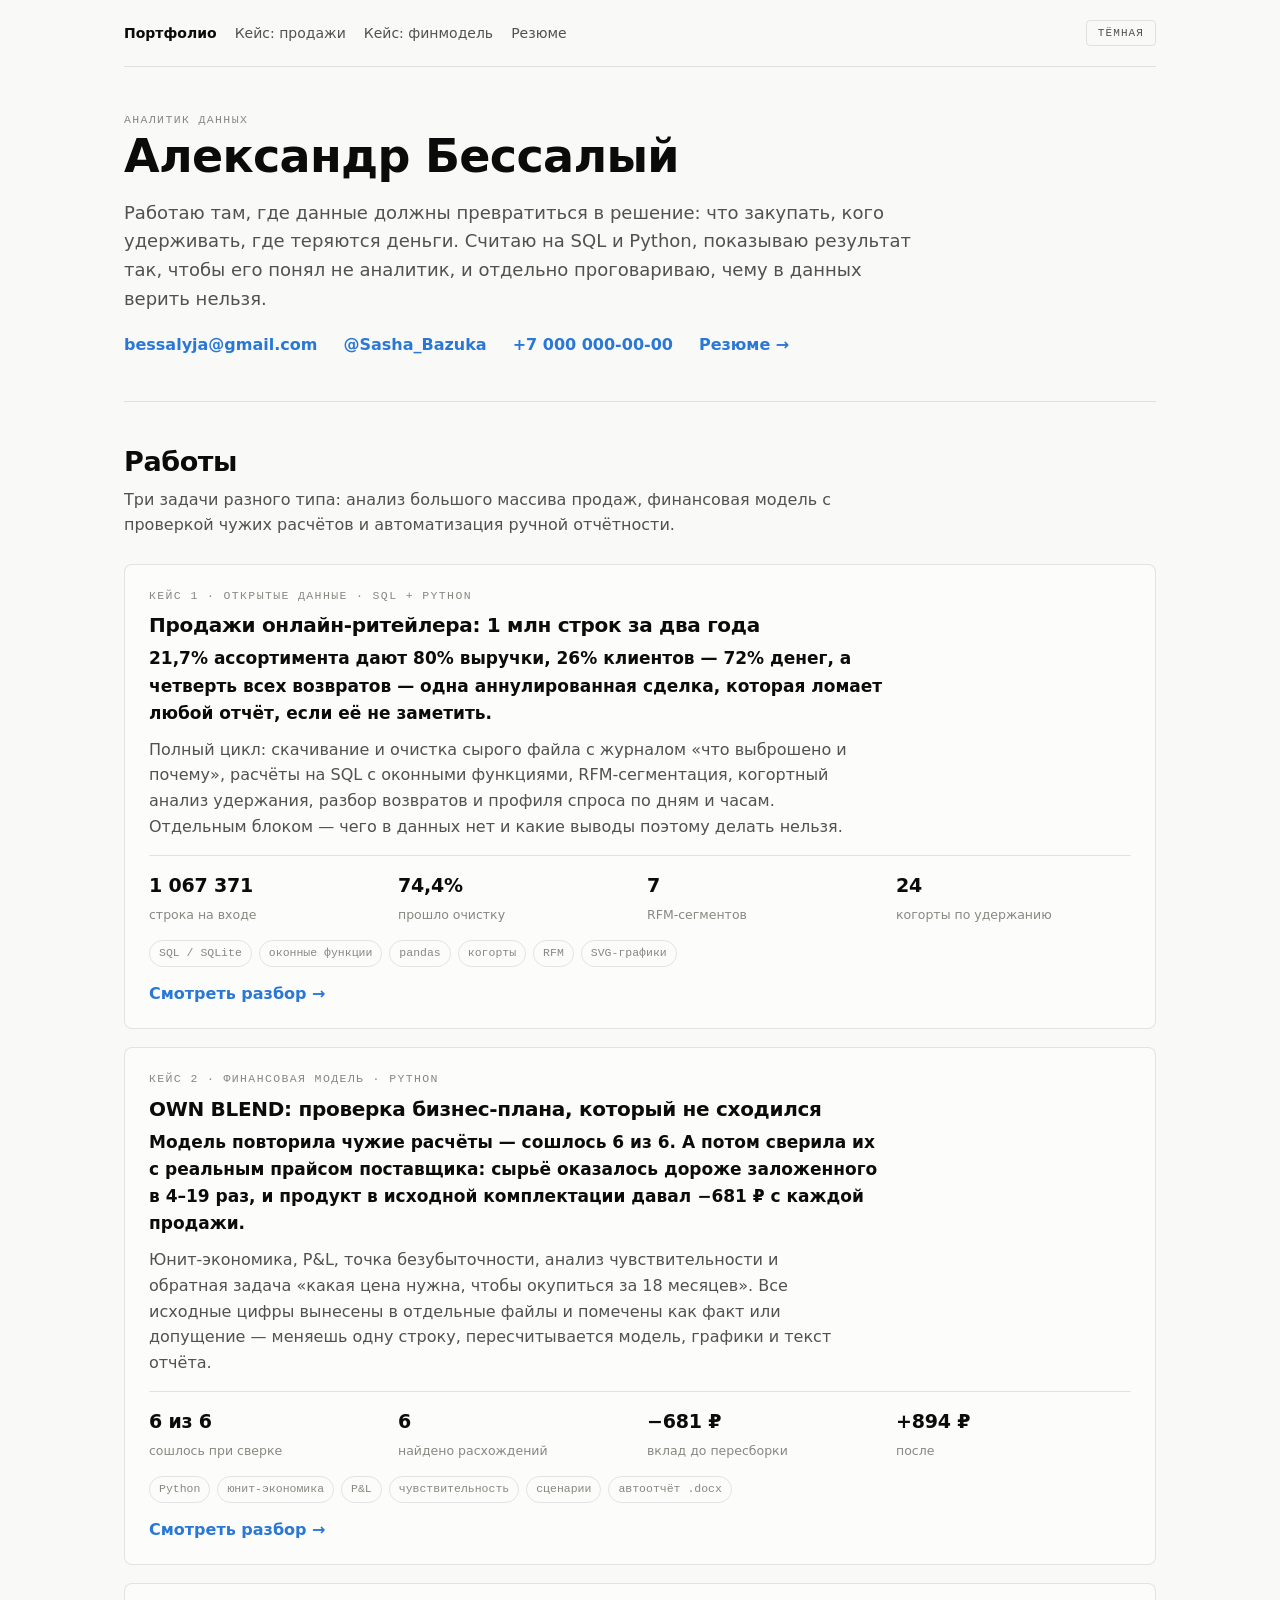
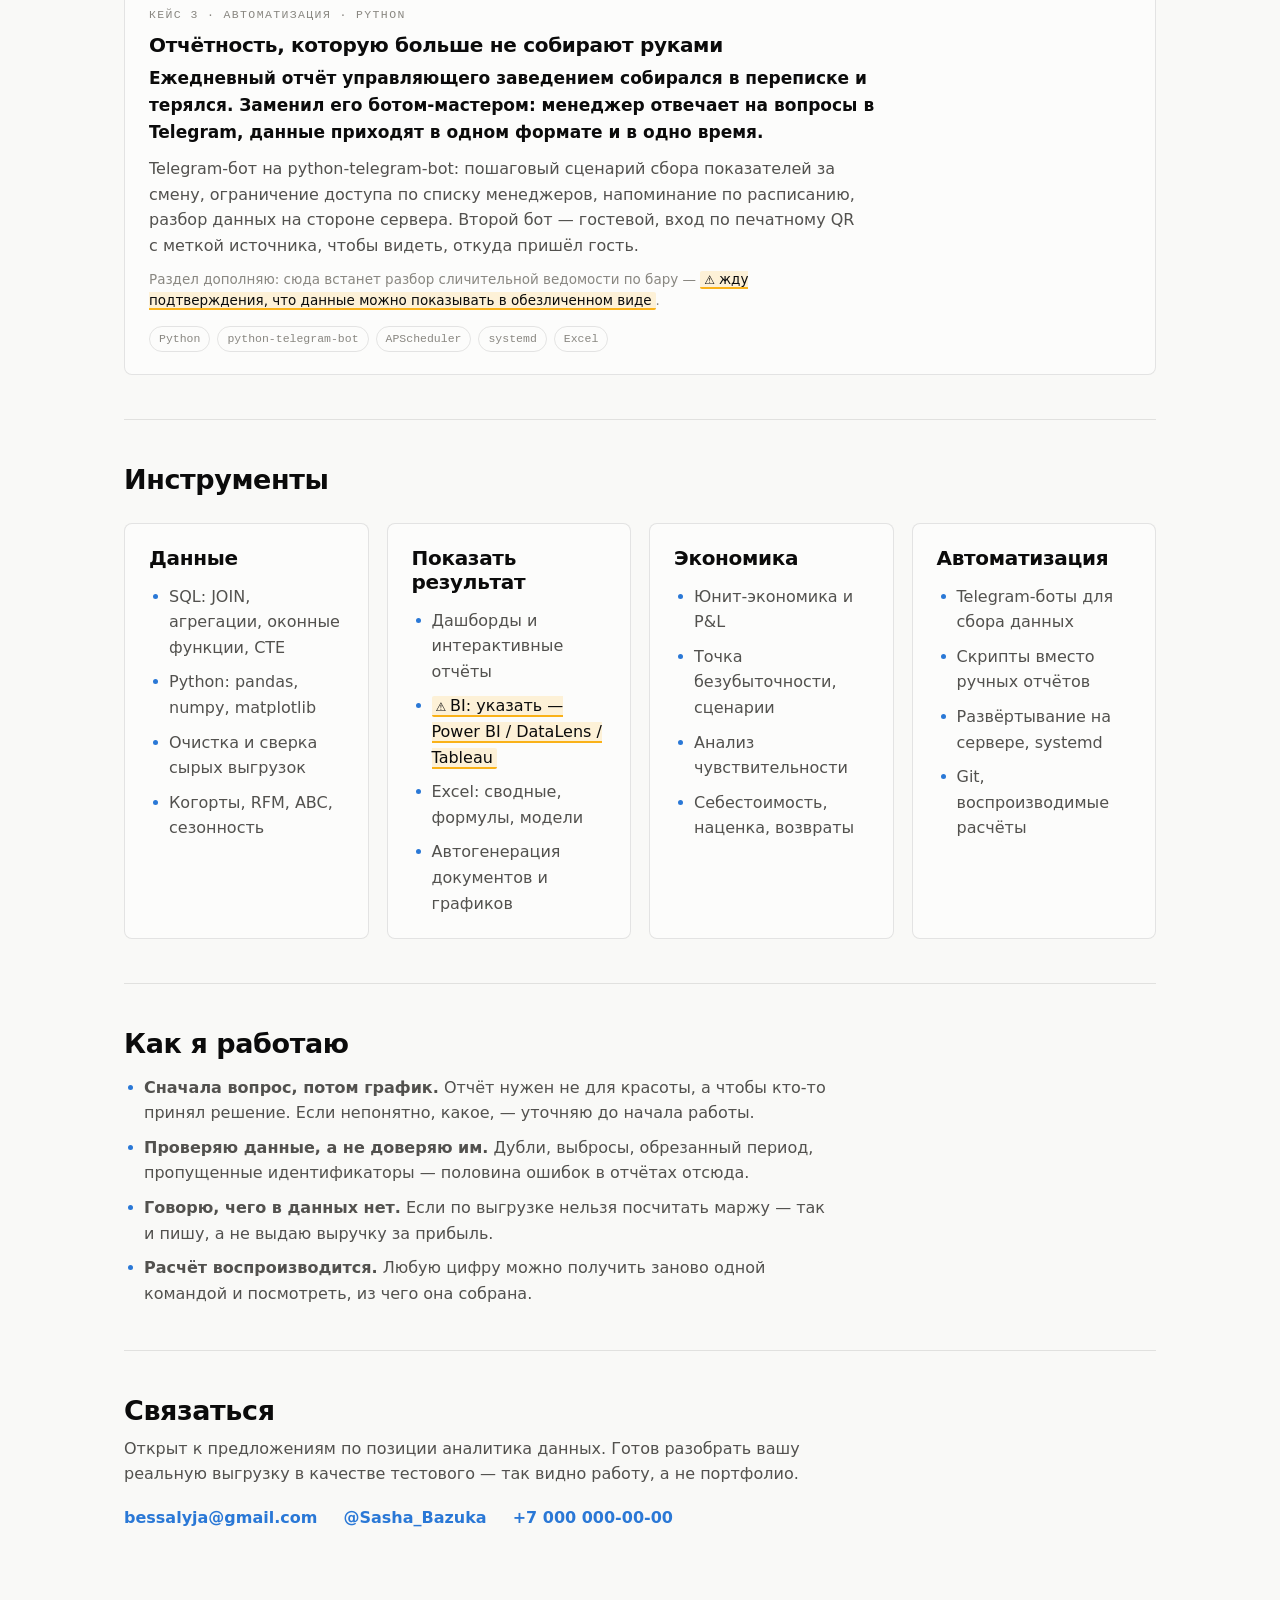
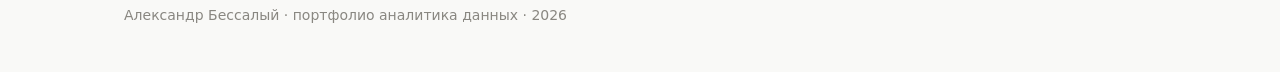
==== index.html @ 219805a6 "Портфолио аналитика данных: два кейса, резюме, сопроводительные Кейс 1 — разбор 1 067 371 строки про" ====
<!doctype html>
<html lang="ru">
<head>
<meta charset="utf-8">
<meta name="viewport" content="width=device-width,initial-scale=1">
<title>Александр Бессалый — аналитик данных</title>
<meta name="description" content="Портфолио аналитика данных: SQL, Python, дашборды, финансовые модели, автоматизация отчётности.">
<link rel="stylesheet" href="assets/style.css">
</head>
<body>
<div class="wrap">
  <div class="top">
    <nav>
      <a href="index.html" aria-current="page">Портфолио</a>
      <a href="case-retail.html">Кейс: продажи</a>
      <a href="case-ownblend.html">Кейс: финмодель</a>
      <a href="resume.html">Резюме</a>
    </nav>
    <button class="theme-btn" id="theme">Тёмная</button>
  </div>

  <section>
    <p class="kicker">Аналитик данных</p>
    <h1>Александр Бессалый</h1>
    <p class="lead">Работаю там, где данные должны превратиться в решение: что закупать, кого удерживать, где теряются деньги. Считаю на SQL и Python, показываю результат так, чтобы его понял не аналитик, и отдельно проговариваю, чему в данных верить нельзя.</p>
    <div class="contacts">
      <a href="mailto:bessalyja@gmail.com">bessalyja@gmail.com</a>
      <a href="https://t.me/Sasha_Bazuka">@Sasha_Bazuka</a>
      <a href="tel:+70000000000">+7 000 000-00-00</a>
      <a href="resume.html">Резюме →</a>
    </div>
  </section>

  <section>
    <h2>Работы</h2>
    <p>Три задачи разного типа: анализ большого массива продаж, финансовая модель с проверкой чужих расчётов и автоматизация ручной отчётности.</p>

    <div class="works">
      <article class="work">
        <span class="kicker">Кейс 1 · открытые данные · SQL + Python</span>
        <h3>Продажи онлайн-ритейлера: 1 млн строк за два года</h3>
        <p class="head">21,7% ассортимента дают 80% выручки, 26% клиентов — 72% денег, а четверть всех возвратов — одна аннулированная сделка, которая ломает любой отчёт, если её не заметить.</p>
        <p>Полный цикл: скачивание и очистка сырого файла с журналом «что выброшено и почему», расчёты на SQL с оконными функциями, RFM-сегментация, когортный анализ удержания, разбор возвратов и профиля спроса по дням и часам. Отдельным блоком — чего в данных нет и какие выводы поэтому делать нельзя.</p>
        <div class="facts">
          <div><b>1 067 371</b><span>строка на входе</span></div>
          <div><b>74,4%</b><span>прошло очистку</span></div>
          <div><b>7</b><span>RFM-сегментов</span></div>
          <div><b>24</b><span>когорты по удержанию</span></div>
        </div>
        <div class="stack"><span>SQL / SQLite</span><span>оконные функции</span><span>pandas</span><span>когорты</span><span>RFM</span><span>SVG-графики</span></div>
        <a class="go" href="case-retail.html">Смотреть разбор →</a>
      </article>

      <article class="work">
        <span class="kicker">Кейс 2 · финансовая модель · Python</span>
        <h3>OWN BLEND: проверка бизнес-плана, который не сходился</h3>
        <p class="head">Модель повторила чужие расчёты — сошлось 6 из 6. А потом сверила их с реальным прайсом поставщика: сырьё оказалось дороже заложенного в 4–19 раз, и продукт в исходной комплектации давал −681 ₽ с каждой продажи.</p>
        <p>Юнит-экономика, P&amp;L, точка безубыточности, анализ чувствительности и обратная задача «какая цена нужна, чтобы окупиться за 18 месяцев». Все исходные цифры вынесены в отдельные файлы и помечены как факт или допущение — меняешь одну строку, пересчитывается модель, графики и текст отчёта.</p>
        <div class="facts">
          <div><b>6 из 6</b><span>сошлось при сверке</span></div>
          <div><b>6</b><span>найдено расхождений</span></div>
          <div><b>−681 ₽</b><span>вклад до пересборки</span></div>
          <div><b>+894 ₽</b><span>после</span></div>
        </div>
        <div class="stack"><span>Python</span><span>юнит-экономика</span><span>P&amp;L</span><span>чувствительность</span><span>сценарии</span><span>автоотчёт .docx</span></div>
        <a class="go" href="case-ownblend.html">Смотреть разбор →</a>
      </article>

      <article class="work">
        <span class="kicker">Кейс 3 · автоматизация · Python</span>
        <h3>Отчётность, которую больше не собирают руками</h3>
        <p class="head">Ежедневный отчёт управляющего заведением собирался в переписке и терялся. Заменил его ботом-мастером: менеджер отвечает на вопросы в Telegram, данные приходят в одном формате и в одно время.</p>
        <p>Telegram-бот на python-telegram-bot: пошаговый сценарий сбора показателей за смену, ограничение доступа по списку менеджеров, напоминание по расписанию, разбор данных на стороне сервера. Второй бот — гостевой, вход по печатному QR с меткой источника, чтобы видеть, откуда пришёл гость.</p>
        <p class="note">Раздел дополняю: сюда встанет разбор сличительной ведомости по бару — <span class="todo">жду подтверждения, что данные можно показывать в обезличенном виде</span>.</p>
        <div class="stack"><span>Python</span><span>python-telegram-bot</span><span>APScheduler</span><span>systemd</span><span>Excel</span></div>
      </article>
    </div>
  </section>

  <section>
    <h2>Инструменты</h2>
    <div class="works" style="grid-template-columns:repeat(auto-fit,minmax(240px,1fr))">
      <article class="work">
        <h3>Данные</h3>
        <ul class="clean">
          <li>SQL: JOIN, агрегации, оконные функции, CTE</li>
          <li>Python: pandas, numpy, matplotlib</li>
          <li>Очистка и сверка сырых выгрузок</li>
          <li>Когорты, RFM, ABC, сезонность</li>
        </ul>
      </article>
      <article class="work">
        <h3>Показать результат</h3>
        <ul class="clean">
          <li>Дашборды и интерактивные отчёты</li>
          <li><span class="todo">BI: указать — Power BI / DataLens / Tableau</span></li>
          <li>Excel: сводные, формулы, модели</li>
          <li>Автогенерация документов и графиков</li>
        </ul>
      </article>
      <article class="work">
        <h3>Экономика</h3>
        <ul class="clean">
          <li>Юнит-экономика и P&amp;L</li>
          <li>Точка безубыточности, сценарии</li>
          <li>Анализ чувствительности</li>
          <li>Себестоимость, наценка, возвраты</li>
        </ul>
      </article>
      <article class="work">
        <h3>Автоматизация</h3>
        <ul class="clean">
          <li>Telegram-боты для сбора данных</li>
          <li>Скрипты вместо ручных отчётов</li>
          <li>Развёртывание на сервере, systemd</li>
          <li>Git, воспроизводимые расчёты</li>
        </ul>
      </article>
    </div>
  </section>

  <section>
    <h2>Как я работаю</h2>
    <ul class="clean">
      <li><b>Сначала вопрос, потом график.</b> Отчёт нужен не для красоты, а чтобы кто-то принял решение. Если непонятно, какое, — уточняю до начала работы.</li>
      <li><b>Проверяю данные, а не доверяю им.</b> Дубли, выбросы, обрезанный период, пропущенные идентификаторы — половина ошибок в отчётах отсюда.</li>
      <li><b>Говорю, чего в данных нет.</b> Если по выгрузке нельзя посчитать маржу — так и пишу, а не выдаю выручку за прибыль.</li>
      <li><b>Расчёт воспроизводится.</b> Любую цифру можно получить заново одной командой и посмотреть, из чего она собрана.</li>
    </ul>
  </section>

  <section>
    <h2>Связаться</h2>
    <p>Открыт к предложениям по позиции аналитика данных. Готов разобрать вашу реальную выгрузку в качестве тестового — так видно работу, а не портфолио.</p>
    <div class="contacts">
      <a href="mailto:bessalyja@gmail.com">bessalyja@gmail.com</a>
      <a href="https://t.me/Sasha_Bazuka">@Sasha_Bazuka</a>
      <a href="tel:+70000000000">+7 000 000-00-00</a>
    </div>
  </section>

  <footer>Александр Бессалый · портфолио аналитика данных · 2026</footer>
</div>
<script src="assets/charts.js"></script>
<script>Charts.themeToggle(document.getElementById("theme"));</script>
</body>
</html>
---- assets/style.css ----
/* Общие токены и типографика всех страниц портфолио. */
:root{
  color-scheme:light;
  --plane:#f9f9f7; --surface:#fcfcfb;
  --ink:#0b0b0b; --ink-2:#52514e; --ink-3:#898781;
  --grid:#e1e0d9; --axis:#c3c2b7; --border:rgba(11,11,11,.10);
  --accent:#2a78d6; --accent-soft:rgba(42,120,214,.10);
  --good:#0ca30c; --critical:#d03b3b; --warning:#fab219;
  --seq-1:#86b6ef; --seq-2:#2a78d6; --seq-3:#104281;
  --sans:system-ui,-apple-system,"Segoe UI",Roboto,sans-serif;
  --mono:ui-monospace,SFMono-Regular,Menlo,monospace;
}
@media (prefers-color-scheme:dark){
  :root:not([data-theme="light"]){
    color-scheme:dark;
    --plane:#0d0d0d; --surface:#1a1a19;
    --ink:#fff; --ink-2:#c3c2b7; --ink-3:#898781;
    --grid:#2c2c2a; --axis:#383835; --border:rgba(255,255,255,.10);
    --accent:#3987e5; --accent-soft:rgba(57,135,229,.14);
    --seq-1:#b7d3f6; --seq-2:#5598e7; --seq-3:#1c5cab;
  }
}
:root[data-theme="dark"]{
  color-scheme:dark;
  --plane:#0d0d0d; --surface:#1a1a19;
  --ink:#fff; --ink-2:#c3c2b7; --ink-3:#898781;
  --grid:#2c2c2a; --axis:#383835; --border:rgba(255,255,255,.10);
  --accent:#3987e5; --accent-soft:rgba(57,135,229,.14);
  --seq-1:#b7d3f6; --seq-2:#5598e7; --seq-3:#1c5cab;
}

*{box-sizing:border-box;margin:0;padding:0}
body{background:var(--plane);color:var(--ink);font-family:var(--sans);font-size:16px;line-height:1.6;-webkit-font-smoothing:antialiased}
a{color:var(--accent);text-decoration:none}
a:hover{text-decoration:underline}
a:focus-visible,button:focus-visible{outline:2px solid var(--accent);outline-offset:3px;border-radius:3px}
.wrap{max-width:1080px;margin:0 auto;padding:0 24px}
p{max-width:70ch;color:var(--ink-2)}
h1,h2,h3{line-height:1.2;letter-spacing:-.015em;color:var(--ink);text-wrap:balance}
h1{font-size:clamp(30px,5vw,46px);font-weight:640}
h2{font-size:clamp(21px,2.6vw,27px);font-weight:600;margin-bottom:8px}
h3{font-size:17px;font-weight:600;margin-bottom:6px}
.kicker{font-family:var(--mono);font-size:11.5px;letter-spacing:.12em;text-transform:uppercase;color:var(--ink-3)}
.mono{font-family:var(--mono)}
.num{font-variant-numeric:tabular-nums}

/* шапка */
.top{display:flex;justify-content:space-between;align-items:center;gap:16px;padding:20px 0;border-bottom:1px solid var(--border)}
.top nav{display:flex;gap:18px;flex-wrap:wrap;font-size:14px}
.top nav a{color:var(--ink-2)}
.top nav a[aria-current]{color:var(--ink);font-weight:600}
.theme-btn{font-family:var(--mono);font-size:11px;letter-spacing:.1em;text-transform:uppercase;background:none;border:1px solid var(--border);color:var(--ink-2);padding:6px 11px;border-radius:4px;cursor:pointer}
.theme-btn:hover{color:var(--ink);border-color:var(--axis)}

section{padding:44px 0;border-bottom:1px solid var(--border)}
section:last-of-type{border-bottom:0}
.lead{font-size:18px;margin-top:14px}

/* плитки-показатели */
.tiles{display:grid;grid-template-columns:repeat(auto-fit,minmax(150px,1fr));gap:1px;background:var(--border);border:1px solid var(--border);border-radius:6px;overflow:hidden;margin:22px 0}
.tile{background:var(--surface);padding:16px 18px}
.tile dt{font-size:12.5px;color:var(--ink-3);margin-bottom:5px}
.tile dd{font-size:25px;font-weight:620;font-variant-numeric:tabular-nums;letter-spacing:-.02em}
.tile dd small{display:block;font-size:12.5px;font-weight:400;color:var(--ink-3);letter-spacing:0;margin-top:3px}

/* карточка графика */
.card{background:var(--surface);border:1px solid var(--border);border-radius:6px;padding:18px 20px 14px;margin:20px 0}
.card header{margin-bottom:14px}
.card header p{font-size:14px;margin-top:4px}
.chart{position:relative}
.chart svg{display:block;width:100%;height:auto;overflow:visible}
.legend{display:flex;gap:16px;flex-wrap:wrap;font-size:13px;color:var(--ink-2);margin-top:10px}
.legend i{display:inline-block;width:10px;height:10px;border-radius:2px;margin-right:6px;vertical-align:-1px}
.tip{position:absolute;pointer-events:none;opacity:0;transition:opacity .12s;background:var(--surface);border:1px solid var(--axis);border-radius:5px;padding:8px 10px;font-size:13px;line-height:1.45;box-shadow:0 6px 18px rgba(0,0,0,.14);white-space:nowrap;z-index:5}
.tip b{font-variant-numeric:tabular-nums}

/* таблицы */
.scroll{overflow-x:auto}
table{border-collapse:collapse;width:100%;font-size:14.5px}
th,td{text-align:left;padding:9px 12px;border-bottom:1px solid var(--border)}
th{font-size:12.5px;color:var(--ink-3);font-weight:600;white-space:nowrap}
td.n,th.n{text-align:right;font-variant-numeric:tabular-nums}
tbody tr:hover{background:var(--accent-soft)}

.note{font-size:13.5px;color:var(--ink-3);margin-top:10px}
.takeaway{border-left:3px solid var(--accent);background:var(--accent-soft);padding:12px 16px;border-radius:0 5px 5px 0;margin-top:16px}
.takeaway p{color:var(--ink);max-width:75ch}
ul.clean{list-style:none;display:grid;gap:9px;margin-top:14px}
ul.clean li{padding-left:20px;position:relative;color:var(--ink-2);max-width:70ch}
ul.clean li::before{content:"";position:absolute;left:4px;top:10px;width:5px;height:5px;border-radius:50%;background:var(--accent)}
code{font-family:var(--mono);font-size:13.5px;background:var(--accent-soft);padding:1px 5px;border-radius:3px}
pre{background:var(--surface);border:1px solid var(--border);border-radius:6px;padding:14px 16px;overflow-x:auto;font-family:var(--mono);font-size:13px;line-height:1.55;color:var(--ink-2)}
footer{padding:30px 0 44px;color:var(--ink-3);font-size:14px}
@media (max-width:640px){
  .top{flex-direction:column;align-items:flex-start;gap:10px}
  .card{padding:14px 12px 10px}
}

/* Незаполненные места — видны, пока не подставлены реальные данные. */
.todo{background:rgba(250,178,25,.16);border-bottom:2px solid var(--warning);padding:0 4px;border-radius:2px;color:var(--ink)}
.todo::before{content:"⚠ ";font-size:12px}

/* Карточки работ */
.works{display:grid;gap:18px;margin-top:26px}
.work{background:var(--surface);border:1px solid var(--border);border-radius:8px;padding:22px 24px;transition:border-color .18s,transform .18s}
.work:hover{border-color:var(--accent);transform:translateY(-2px)}
.work .kicker{display:block;margin-bottom:8px}
.work h3{font-size:20px;margin-bottom:8px}
.work .head{font-size:17px;color:var(--ink);font-weight:560;max-width:62ch;margin-bottom:10px}
.work .stack{display:flex;gap:7px;flex-wrap:wrap;margin-top:14px}
.work .stack span{font-family:var(--mono);font-size:11.5px;color:var(--ink-3);border:1px solid var(--border);border-radius:99px;padding:3px 9px}
.work .go{display:inline-block;margin-top:14px;font-weight:560}
.facts{display:grid;grid-template-columns:repeat(auto-fit,minmax(130px,1fr));gap:14px;margin-top:16px;padding-top:14px;border-top:1px solid var(--border)}
.facts div b{display:block;font-size:19px;font-variant-numeric:tabular-nums;letter-spacing:-.01em}
.facts div span{font-size:12.5px;color:var(--ink-3)}
.contacts{display:flex;gap:26px;flex-wrap:wrap;margin-top:18px;font-size:16px}
.contacts a{font-weight:560}

/* Резюме: колонка под печать A4 */
.cv{max-width:820px}
.cv-head{display:flex;justify-content:space-between;gap:28px;flex-wrap:wrap;align-items:flex-start;padding:34px 0 22px}
.cv-head h1{font-size:clamp(28px,4.4vw,40px)}
.cv-head .role{font-size:18px;color:var(--ink-2);margin-top:6px}
.cv-head .meta{font-size:14.5px;color:var(--ink-2);text-align:right;line-height:1.75}
.cv-head .meta a{display:block}
.cv section{padding:26px 0}
.cv h2{font-size:14px;text-transform:uppercase;letter-spacing:.1em;color:var(--ink-3);font-weight:650;margin-bottom:16px}
.row{display:grid;grid-template-columns:150px 1fr;gap:20px;padding:14px 0;border-top:1px solid var(--border)}
.row:first-of-type{border-top:0;padding-top:0}
.row .when{font-size:14px;color:var(--ink-3);font-variant-numeric:tabular-nums}
.row h3{font-size:17px;margin-bottom:2px}
.row .org{font-size:14.5px;color:var(--ink-2);margin-bottom:8px}
.row ul{list-style:none;display:grid;gap:6px}
.row ul li{position:relative;padding-left:16px;font-size:15px;color:var(--ink-2)}
.row ul li::before{content:"—";position:absolute;left:0;color:var(--ink-3)}
.skills{display:grid;grid-template-columns:150px 1fr;gap:20px;padding:10px 0}
.skills dt{font-size:14px;color:var(--ink-3)}
.skills dd{font-size:15px;color:var(--ink-2)}
@media (max-width:640px){.row,.skills{grid-template-columns:1fr;gap:6px}}
@media print{
  :root{--plane:#fff;--surface:#fff;--ink:#000;--ink-2:#333;--ink-3:#666;--border:#ddd}
  .top,.theme-btn,footer .noprint{display:none}
  body{font-size:11pt}
  .cv section{padding:14px 0;break-inside:avoid}
  a{color:#000;text-decoration:none}
}
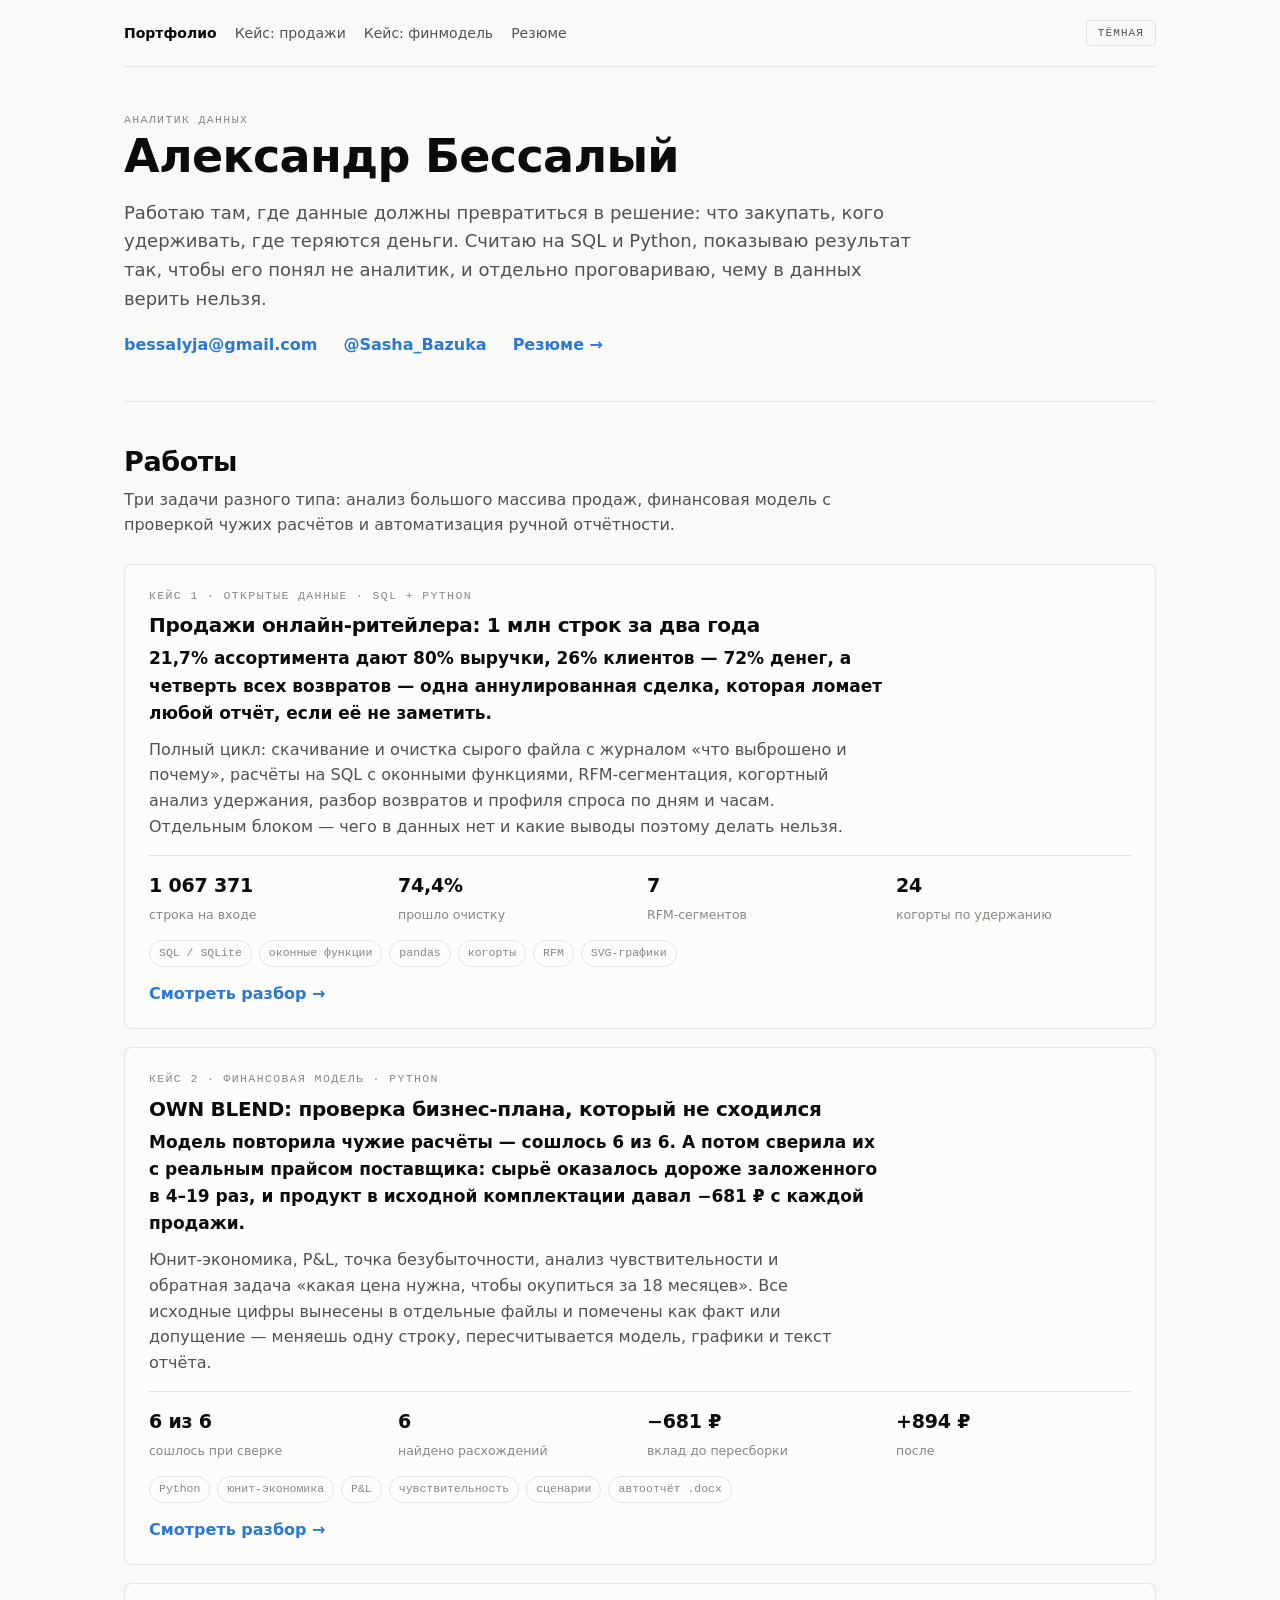
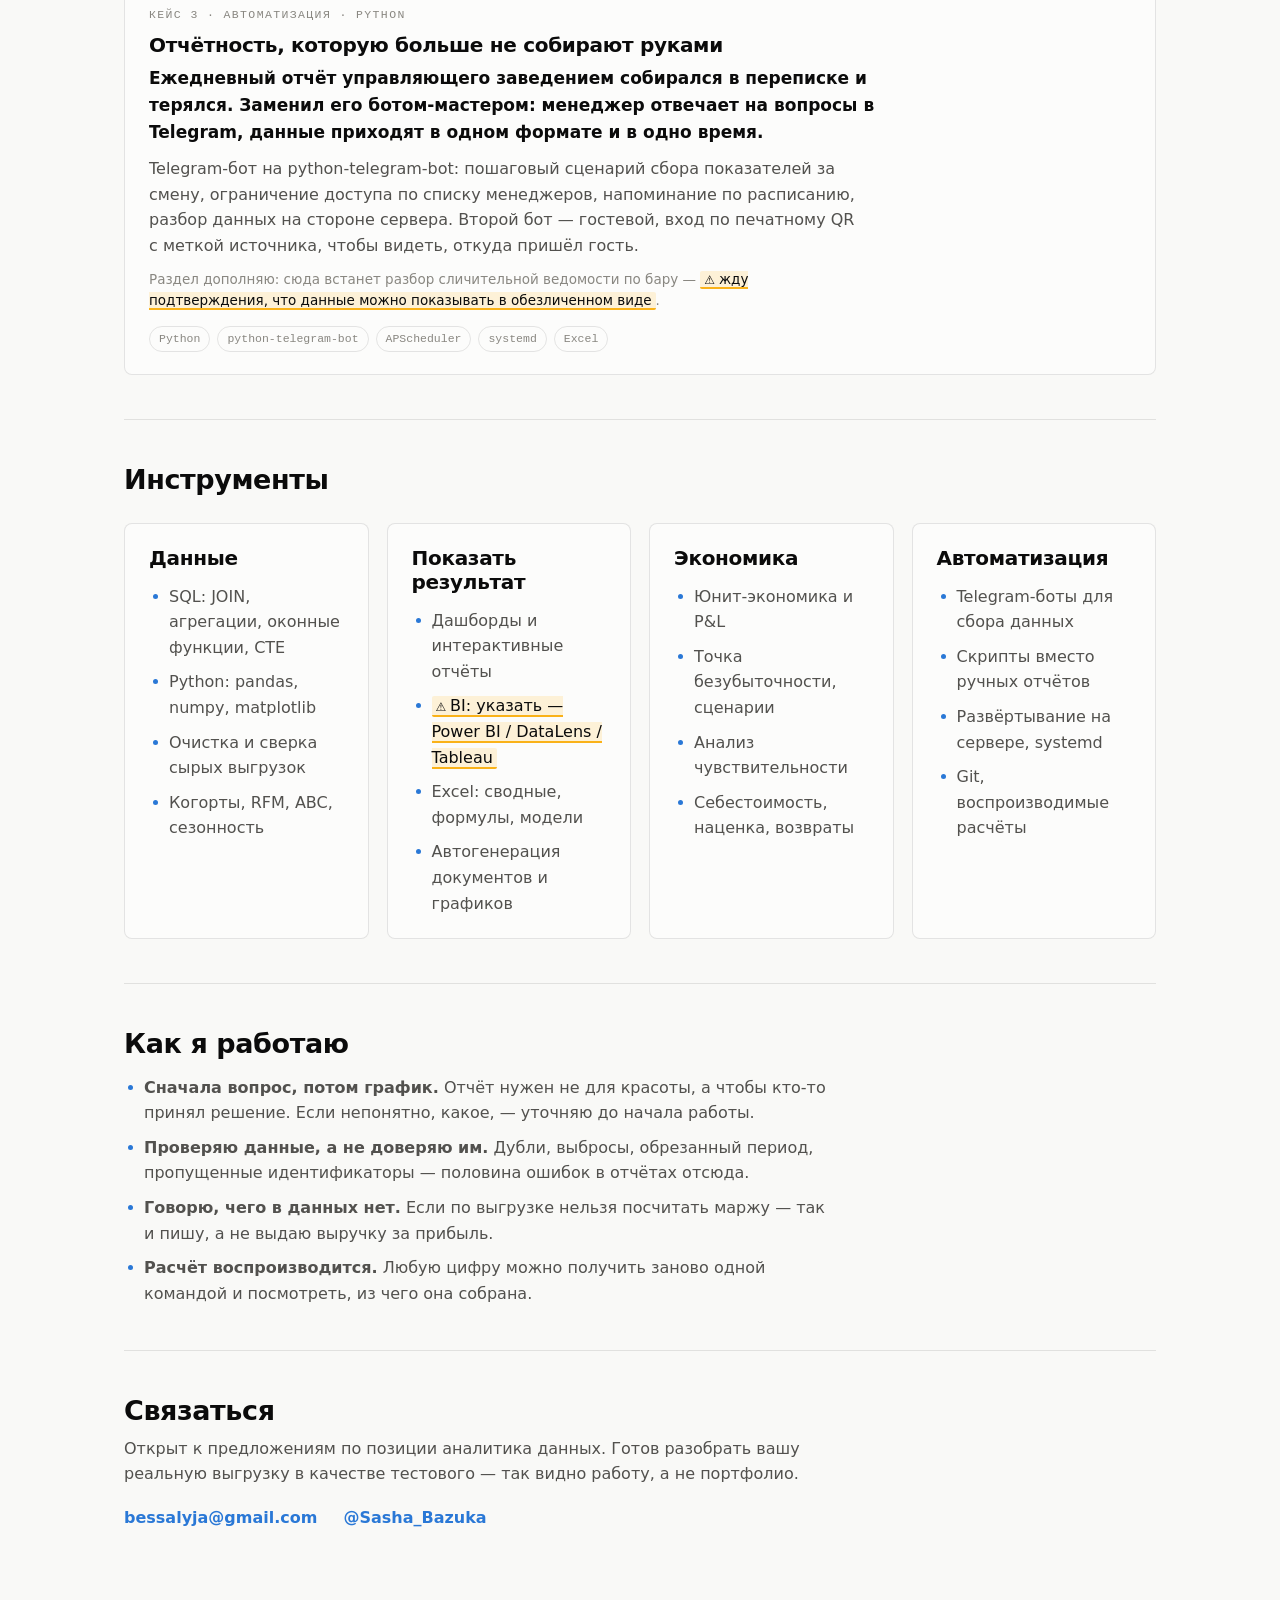
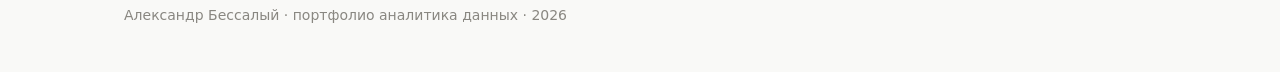
==== commit 6ca84250: "Телефон только в печатной версии резюме Репозиторий и GitHub Pages публичны и индексируются, поэтому" ====
--- a/index.html
+++ b/index.html
@@ -26,7 +26,6 @@
     <div class="contacts">
       <a href="mailto:bessalyja@gmail.com">bessalyja@gmail.com</a>
       <a href="https://t.me/Sasha_Bazuka">@Sasha_Bazuka</a>
-      <a href="tel:+70000000000">+7 000 000-00-00</a>
       <a href="resume.html">Резюме →</a>
     </div>
   </section>
@@ -135,7 +134,6 @@
     <div class="contacts">
       <a href="mailto:bessalyja@gmail.com">bessalyja@gmail.com</a>
       <a href="https://t.me/Sasha_Bazuka">@Sasha_Bazuka</a>
-      <a href="tel:+70000000000">+7 000 000-00-00</a>
     </div>
   </section>
 
--- a/assets/style.css
+++ b/assets/style.css
@@ -137,6 +137,7 @@
 .skills dt{font-size:14px;color:var(--ink-3)}
 .skills dd{font-size:15px;color:var(--ink-2)}
 @media (max-width:640px){.row,.skills{grid-template-columns:1fr;gap:6px}}
+@media (max-width:820px),print{.cv-head .meta{text-align:left}}
 @media print{
   :root{--plane:#fff;--surface:#fff;--ink:#000;--ink-2:#333;--ink-3:#666;--border:#ddd}
   .top,.theme-btn,footer .noprint{display:none}
@@ -144,3 +145,7 @@
   .cv section{padding:14px 0;break-inside:avoid}
   a{color:#000;text-decoration:none}
 }
+
+/* Телефон — только в печатной версии резюме, не в публичной странице. */
+.print-only{display:none}
+@media print{.print-only{display:block}}
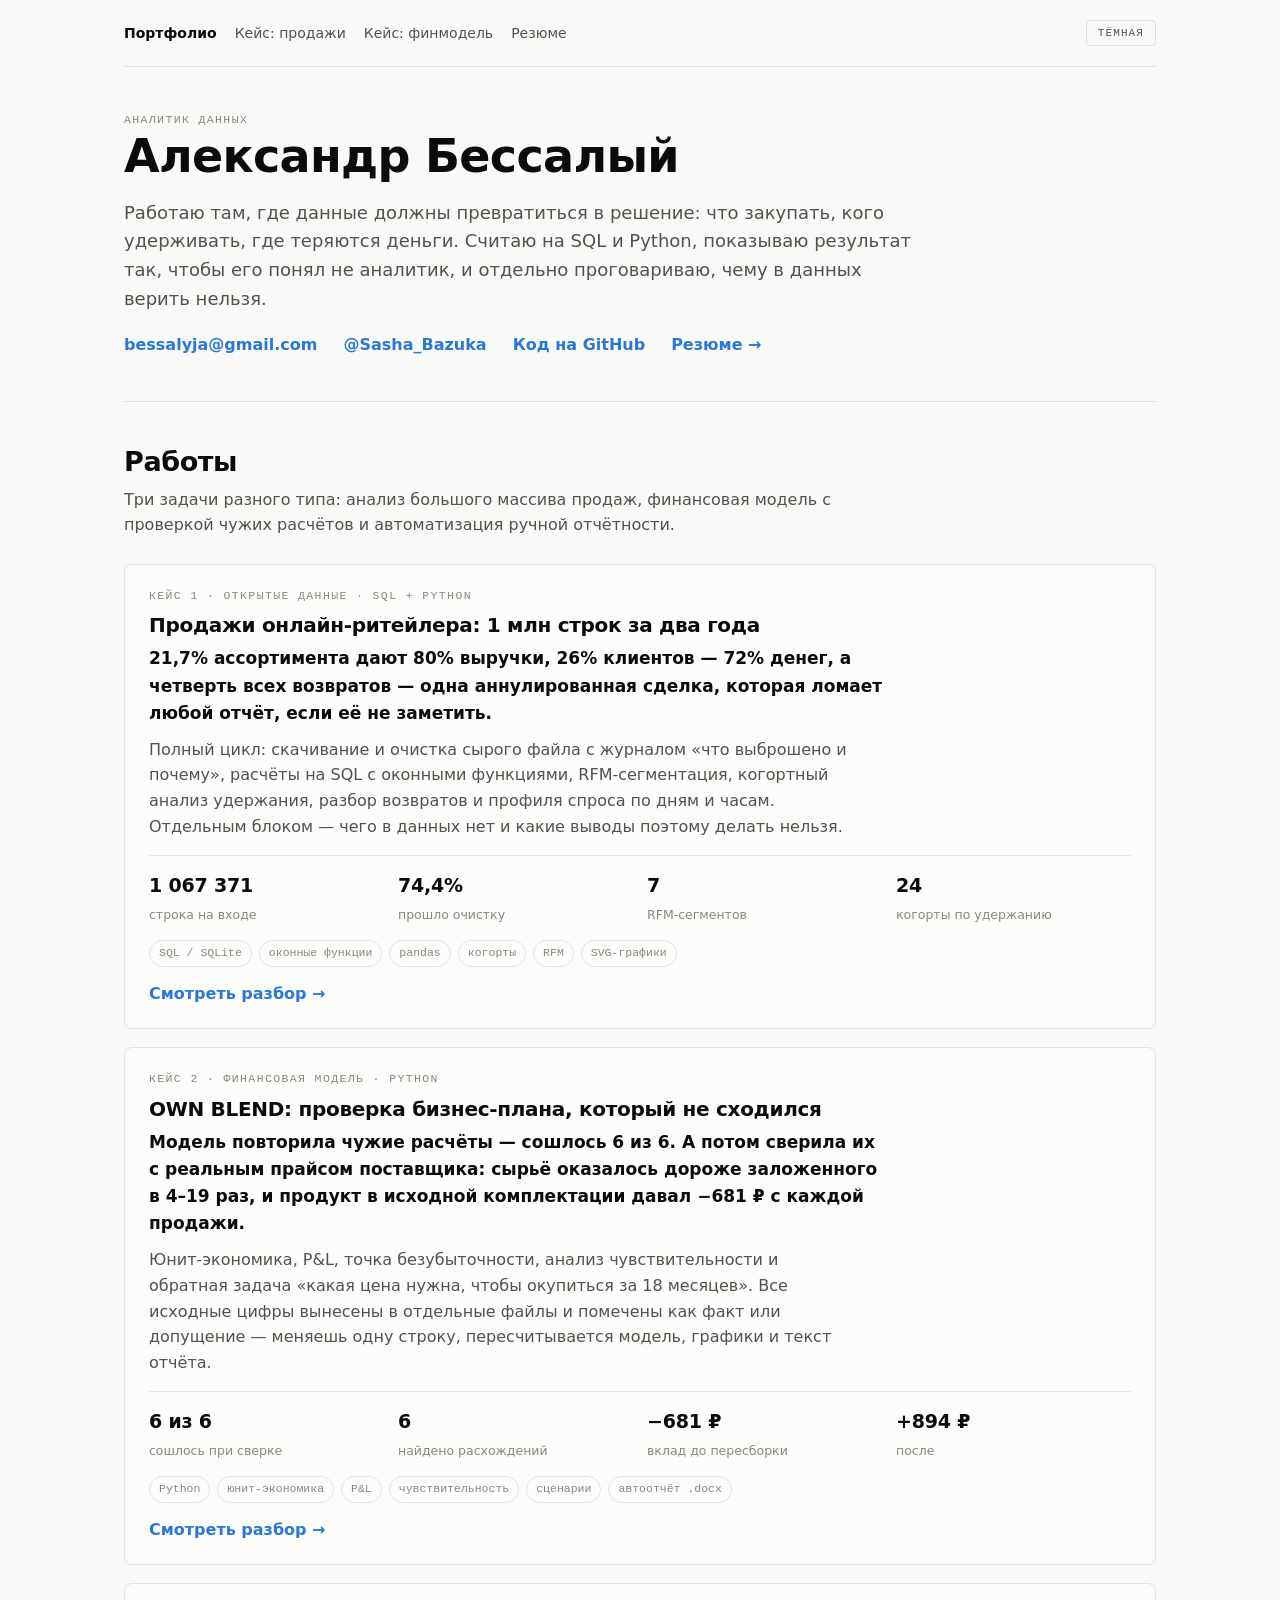
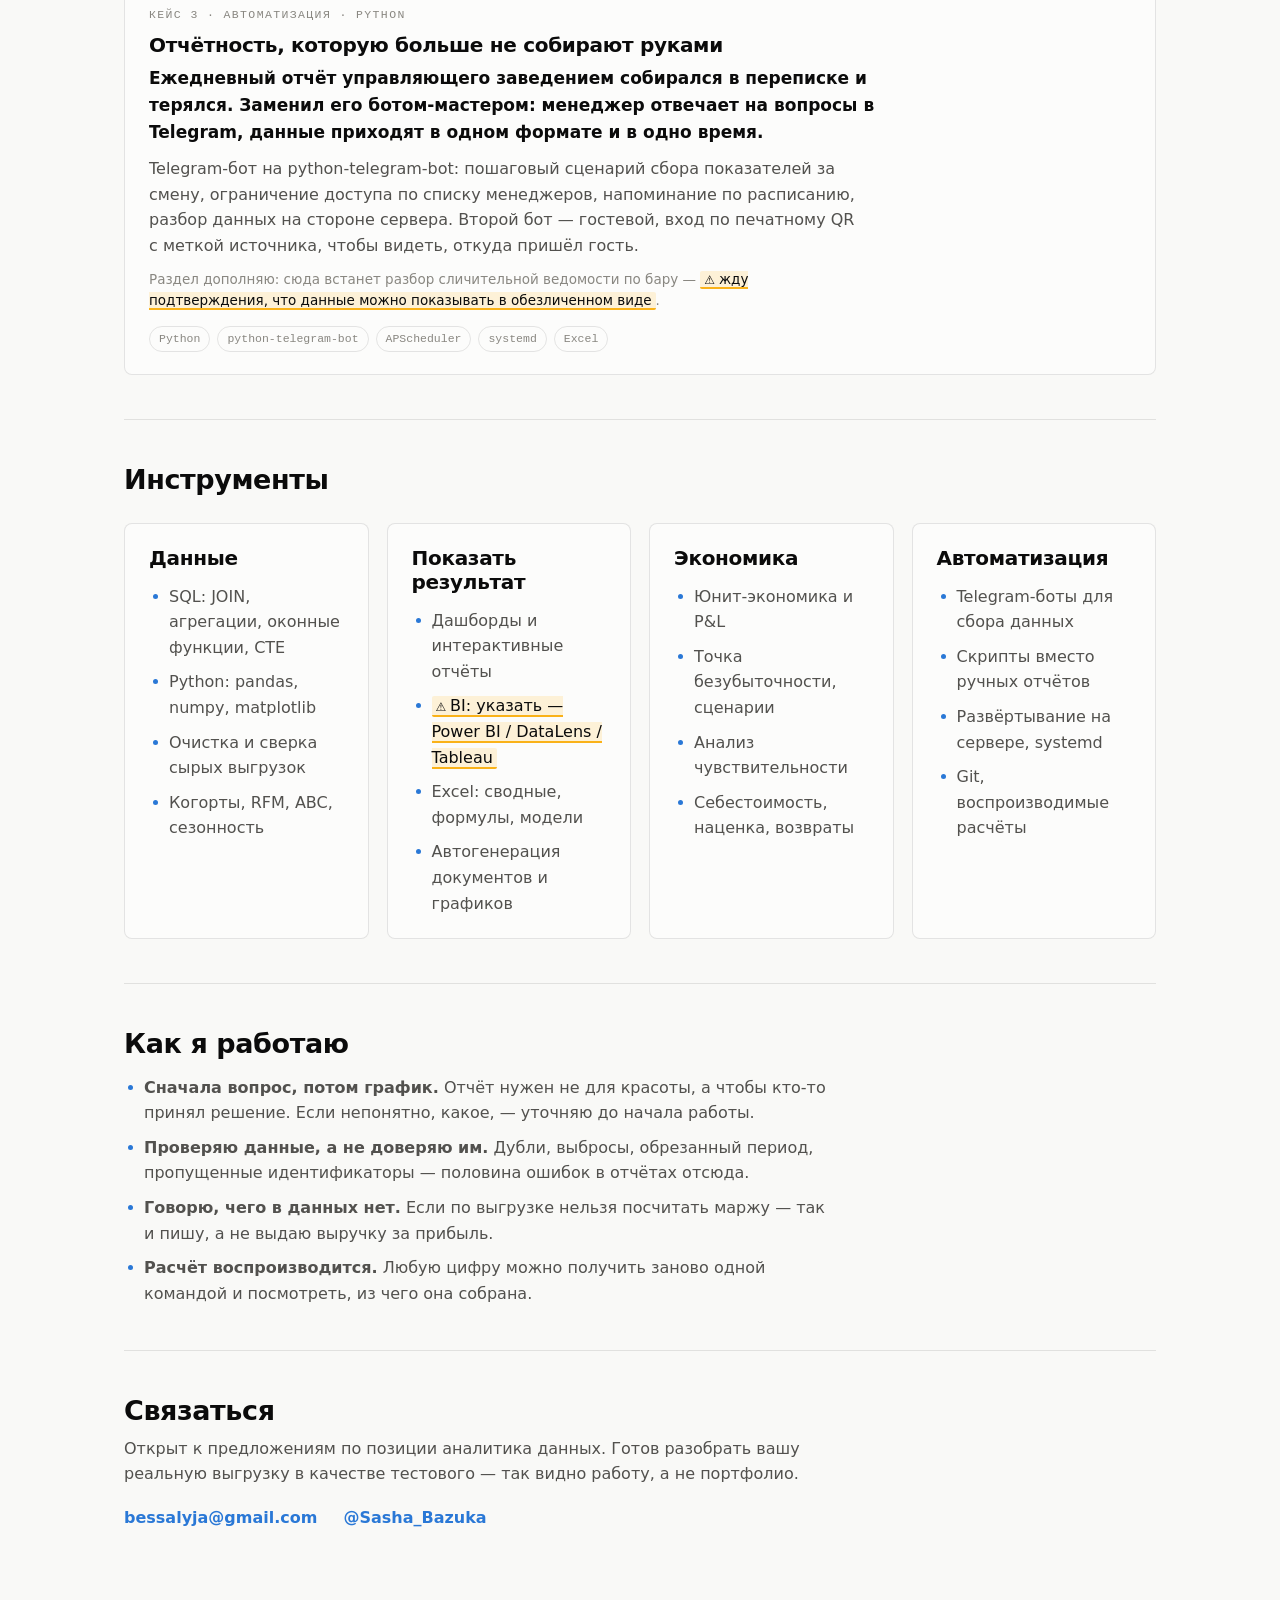
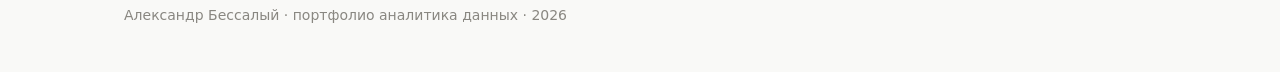
==== commit 5ffa61ad: "Подставлены ссылки на репозиторий и GitHub Pages Co-Authored-By: Claude Opus 5 <noreply@anthropic.co" ====
--- a/index.html
+++ b/index.html
@@ -26,6 +26,7 @@
     <div class="contacts">
       <a href="mailto:bessalyja@gmail.com">bessalyja@gmail.com</a>
       <a href="https://t.me/Sasha_Bazuka">@Sasha_Bazuka</a>
+      <a href="https://github.com/bessalyja-dot/data-analyst-portfolio">Код на GitHub</a>
       <a href="resume.html">Резюме →</a>
     </div>
   </section>
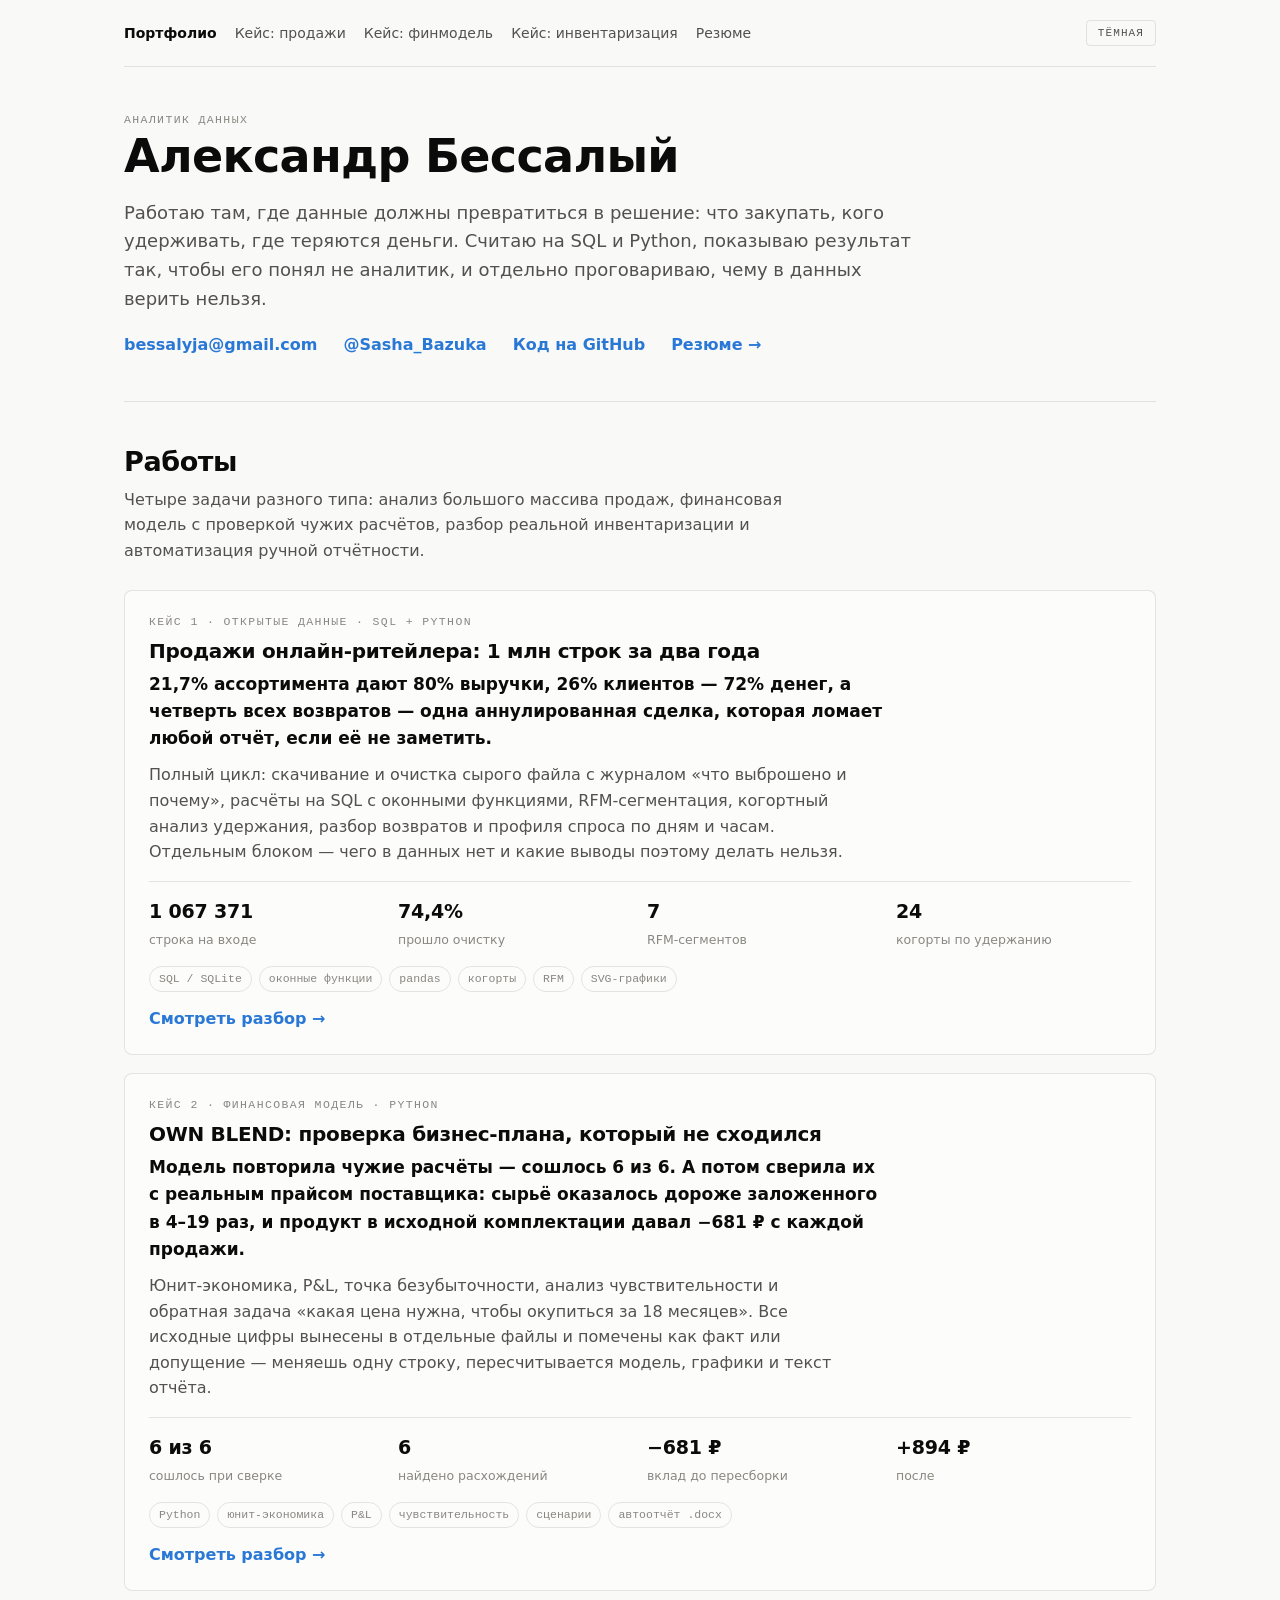
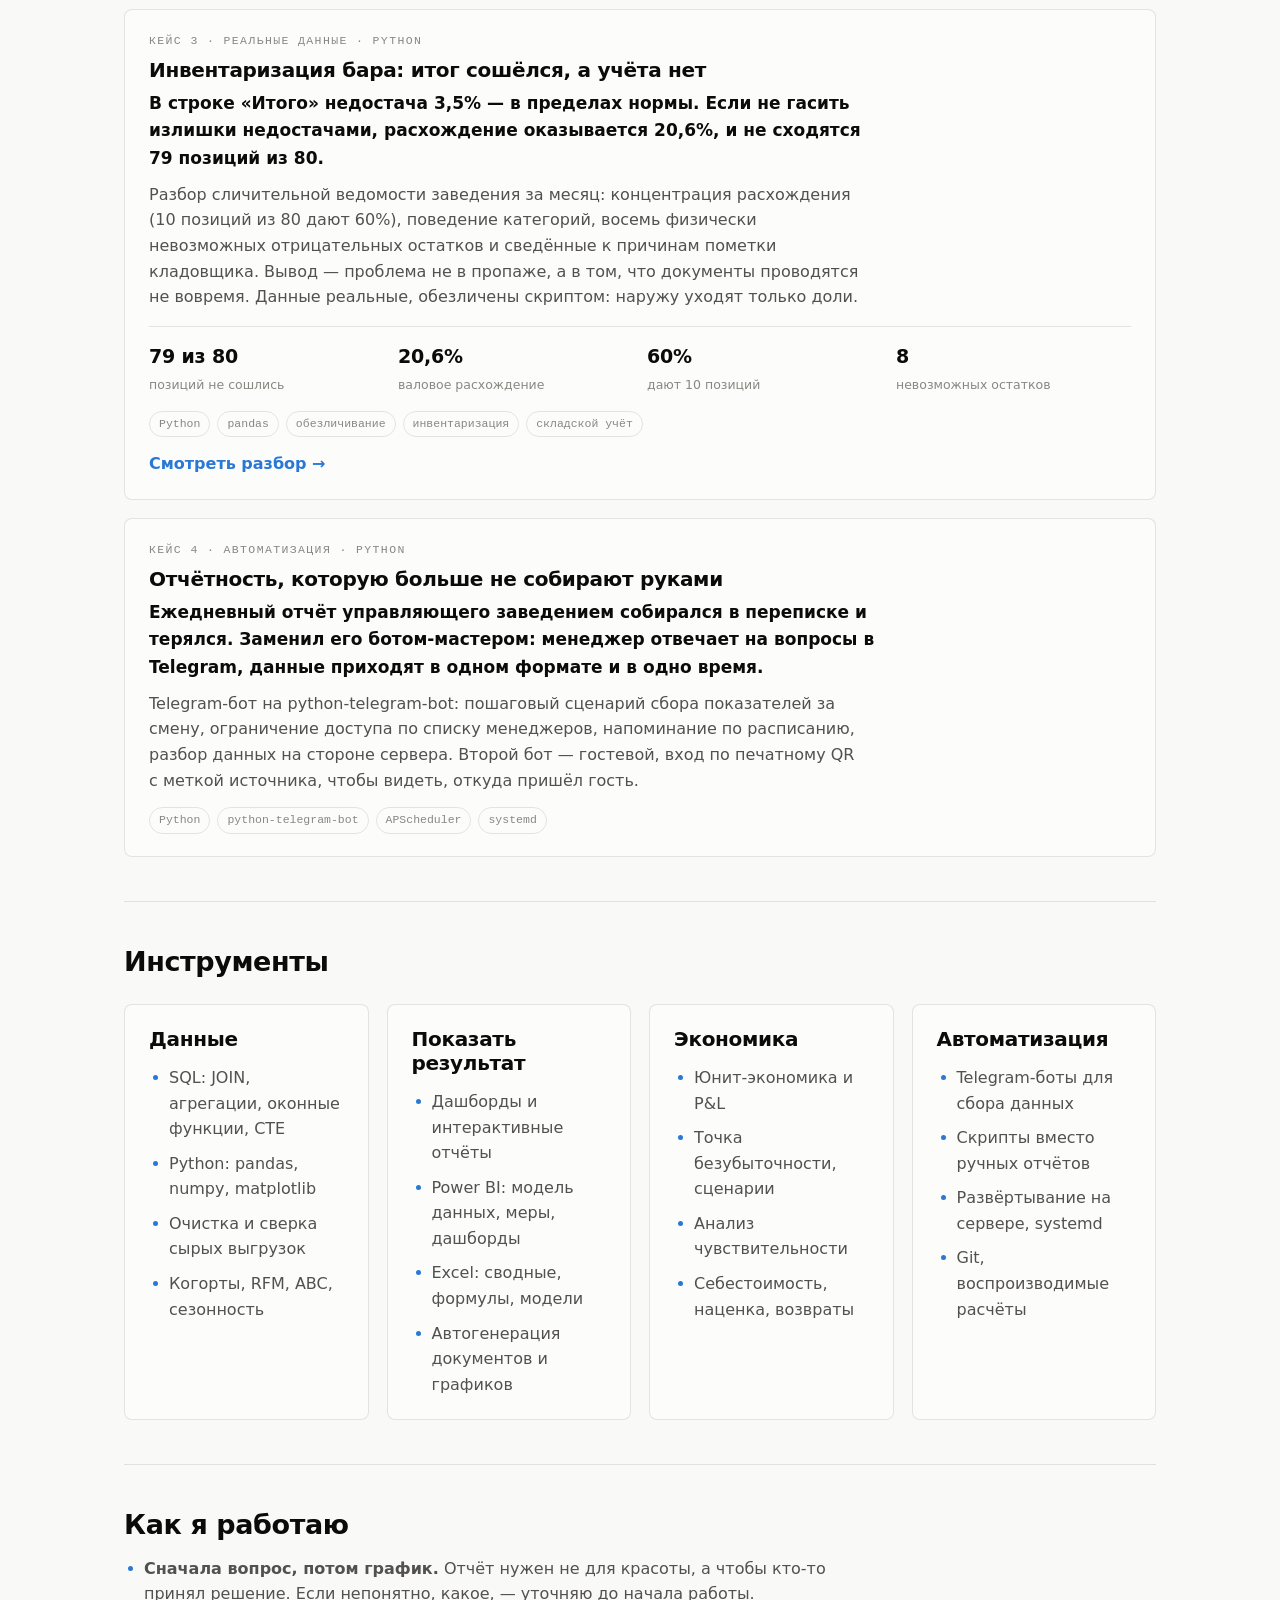
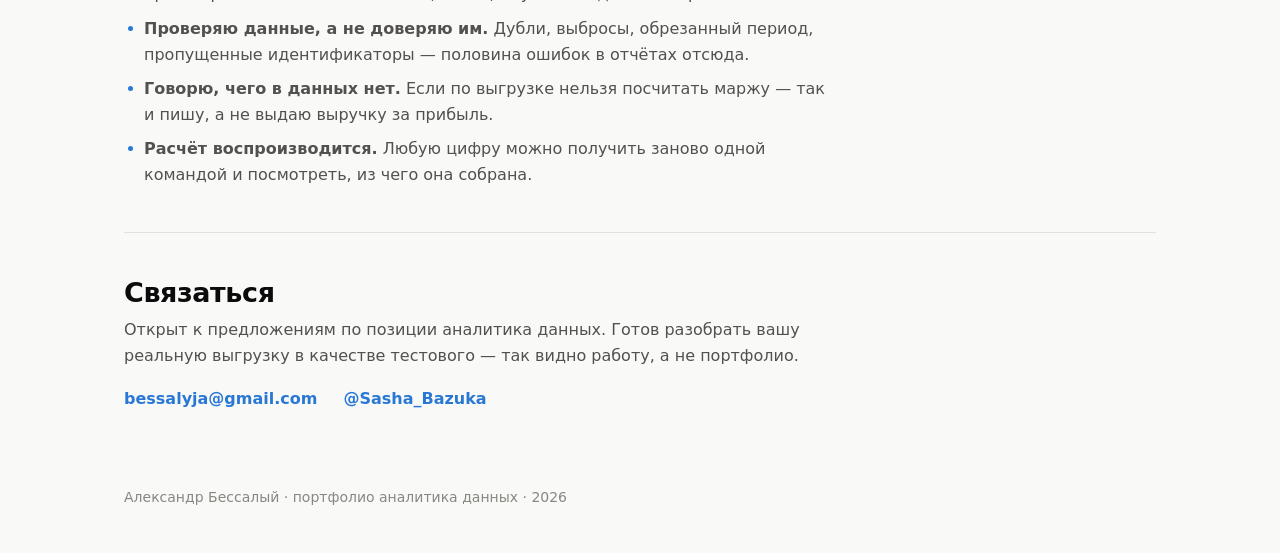
==== commit 38d10d52: "Кейс 3: инвентаризация бара на реальных обезличенных данных Разбор сличительной ведомости: итоговая " ====
--- a/index.html
+++ b/index.html
@@ -14,6 +14,7 @@
       <a href="index.html" aria-current="page">Портфолио</a>
       <a href="case-retail.html">Кейс: продажи</a>
       <a href="case-ownblend.html">Кейс: финмодель</a>
+      <a href="case-bar.html">Кейс: инвентаризация</a>
       <a href="resume.html">Резюме</a>
     </nav>
     <button class="theme-btn" id="theme">Тёмная</button>
@@ -33,7 +34,7 @@
 
   <section>
     <h2>Работы</h2>
-    <p>Три задачи разного типа: анализ большого массива продаж, финансовая модель с проверкой чужих расчётов и автоматизация ручной отчётности.</p>
+    <p>Четыре задачи разного типа: анализ большого массива продаж, финансовая модель с проверкой чужих расчётов, разбор реальной инвентаризации и автоматизация ручной отчётности.</p>
 
     <div class="works">
       <article class="work">
@@ -67,13 +68,28 @@
       </article>
 
       <article class="work">
-        <span class="kicker">Кейс 3 · автоматизация · Python</span>
+        <span class="kicker">Кейс 3 · реальные данные · Python</span>
+        <h3>Инвентаризация бара: итог сошёлся, а учёта нет</h3>
+        <p class="head">В строке «Итого» недостача 3,5% — в пределах нормы. Если не гасить излишки недостачами, расхождение оказывается 20,6%, и не сходятся 79 позиций из 80.</p>
+        <p>Разбор сличительной ведомости заведения за месяц: концентрация расхождения (10 позиций из 80 дают 60%), поведение категорий, восемь физически невозможных отрицательных остатков и сведённые к причинам пометки кладовщика. Вывод — проблема не в пропаже, а в том, что документы проводятся не вовремя. Данные реальные, обезличены скриптом: наружу уходят только доли.</p>
+        <div class="facts">
+          <div><b>79 из 80</b><span>позиций не сошлись</span></div>
+          <div><b>20,6%</b><span>валовое расхождение</span></div>
+          <div><b>60%</b><span>дают 10 позиций</span></div>
+          <div><b>8</b><span>невозможных остатков</span></div>
+        </div>
+        <div class="stack"><span>Python</span><span>pandas</span><span>обезличивание</span><span>инвентаризация</span><span>складской учёт</span></div>
+        <a class="go" href="case-bar.html">Смотреть разбор →</a>
+      </article>
+
+      <article class="work">
+        <span class="kicker">Кейс 4 · автоматизация · Python</span>
         <h3>Отчётность, которую больше не собирают руками</h3>
         <p class="head">Ежедневный отчёт управляющего заведением собирался в переписке и терялся. Заменил его ботом-мастером: менеджер отвечает на вопросы в Telegram, данные приходят в одном формате и в одно время.</p>
         <p>Telegram-бот на python-telegram-bot: пошаговый сценарий сбора показателей за смену, ограничение доступа по списку менеджеров, напоминание по расписанию, разбор данных на стороне сервера. Второй бот — гостевой, вход по печатному QR с меткой источника, чтобы видеть, откуда пришёл гость.</p>
-        <p class="note">Раздел дополняю: сюда встанет разбор сличительной ведомости по бару — <span class="todo">жду подтверждения, что данные можно показывать в обезличенном виде</span>.</p>
-        <div class="stack"><span>Python</span><span>python-telegram-bot</span><span>APScheduler</span><span>systemd</span><span>Excel</span></div>
+        <div class="stack"><span>Python</span><span>python-telegram-bot</span><span>APScheduler</span><span>systemd</span></div>
       </article>
+
     </div>
   </section>
 
@@ -93,7 +109,7 @@
         <h3>Показать результат</h3>
         <ul class="clean">
           <li>Дашборды и интерактивные отчёты</li>
-          <li><span class="todo">BI: указать — Power BI / DataLens / Tableau</span></li>
+          <li>Power BI: модель данных, меры, дашборды</li>
           <li>Excel: сводные, формулы, модели</li>
           <li>Автогенерация документов и графиков</li>
         </ul>
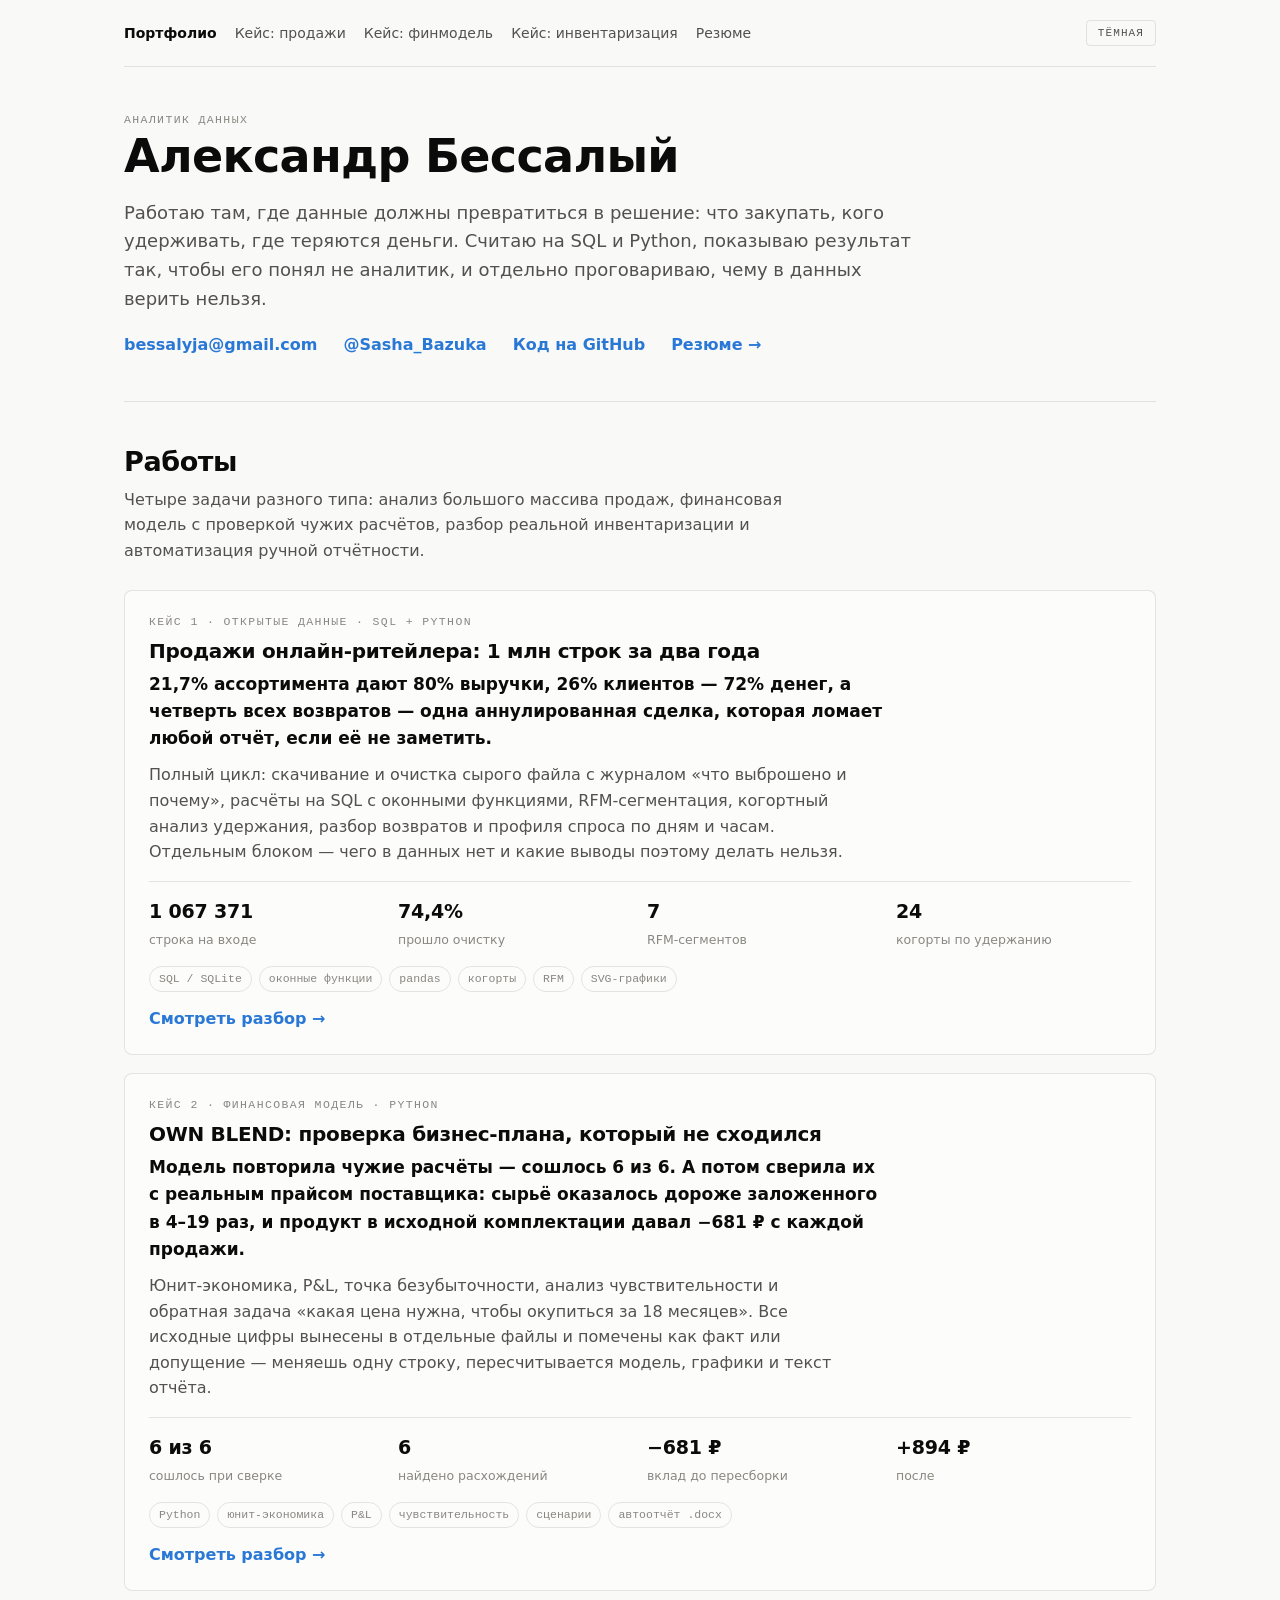
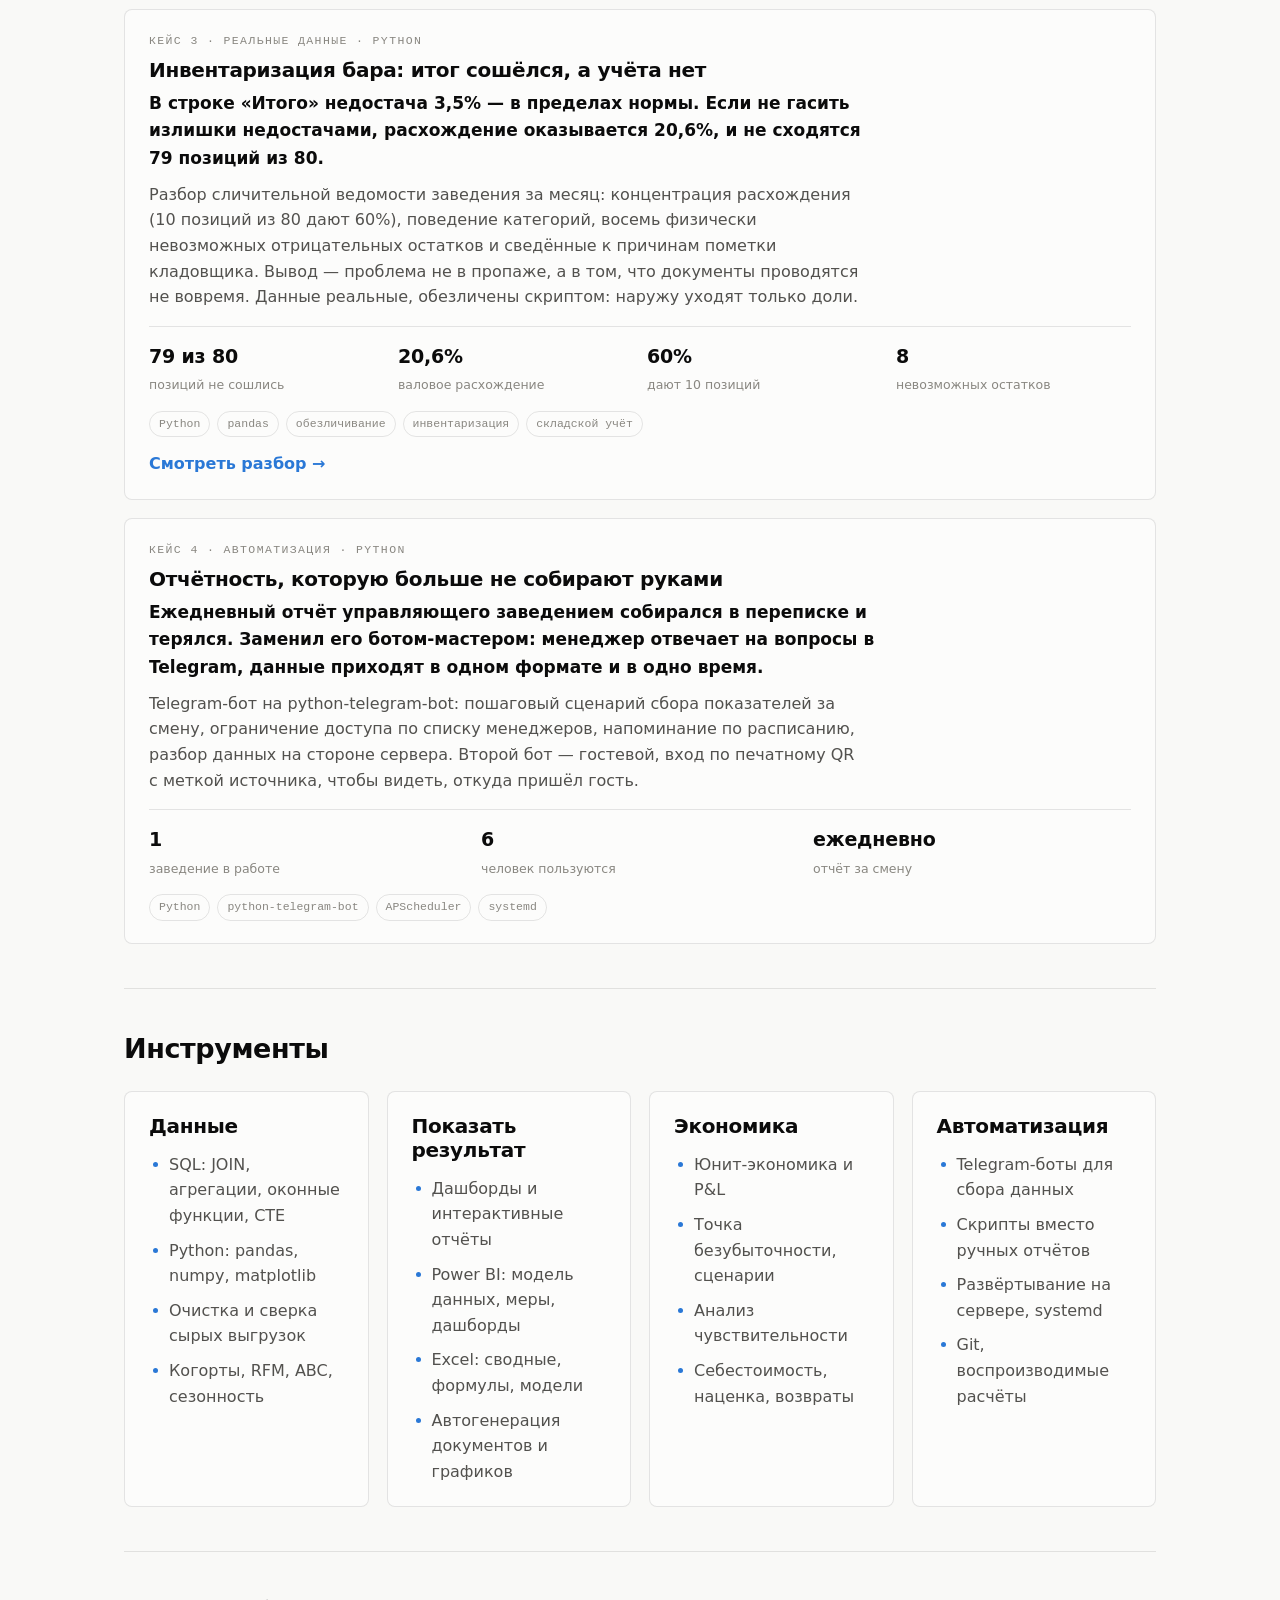
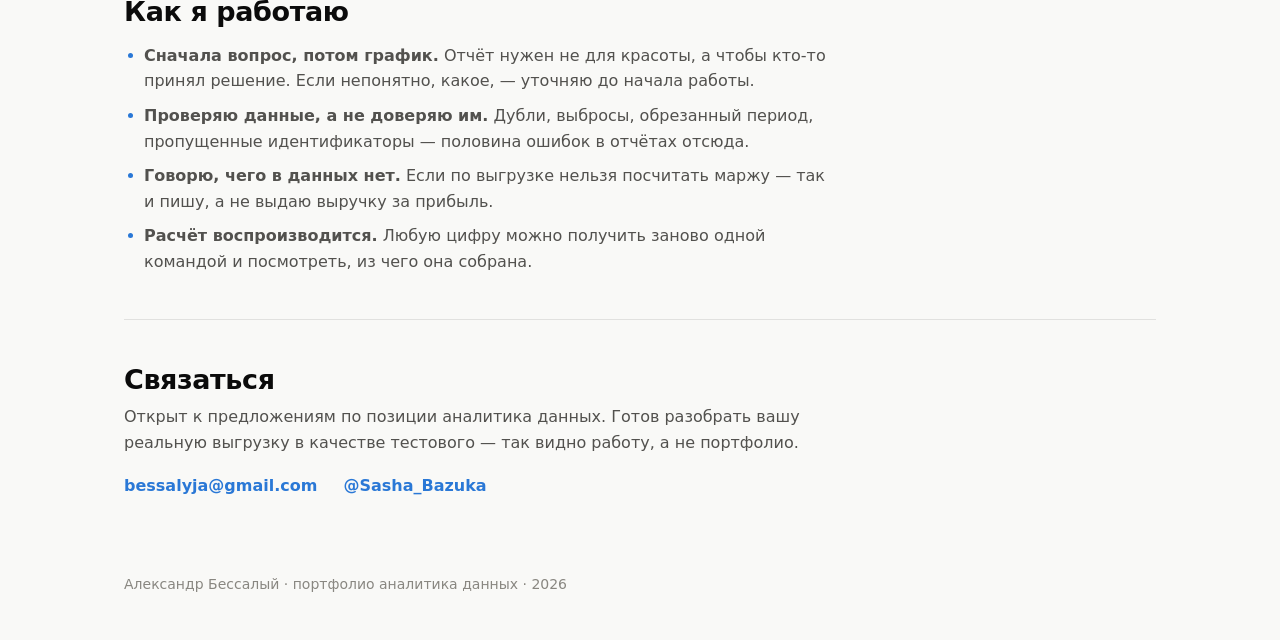
==== commit 4798030c: "Результат по боту отчётности: одно заведение, 6 пользователей Co-Authored-By: Claude Opus 5 <noreply" ====
--- a/index.html
+++ b/index.html
@@ -87,6 +87,11 @@
         <h3>Отчётность, которую больше не собирают руками</h3>
         <p class="head">Ежедневный отчёт управляющего заведением собирался в переписке и терялся. Заменил его ботом-мастером: менеджер отвечает на вопросы в Telegram, данные приходят в одном формате и в одно время.</p>
         <p>Telegram-бот на python-telegram-bot: пошаговый сценарий сбора показателей за смену, ограничение доступа по списку менеджеров, напоминание по расписанию, разбор данных на стороне сервера. Второй бот — гостевой, вход по печатному QR с меткой источника, чтобы видеть, откуда пришёл гость.</p>
+        <div class="facts">
+          <div><b>1</b><span>заведение в работе</span></div>
+          <div><b>6</b><span>человек пользуются</span></div>
+          <div><b>ежедневно</b><span>отчёт за смену</span></div>
+        </div>
         <div class="stack"><span>Python</span><span>python-telegram-bot</span><span>APScheduler</span><span>systemd</span></div>
       </article>
 
